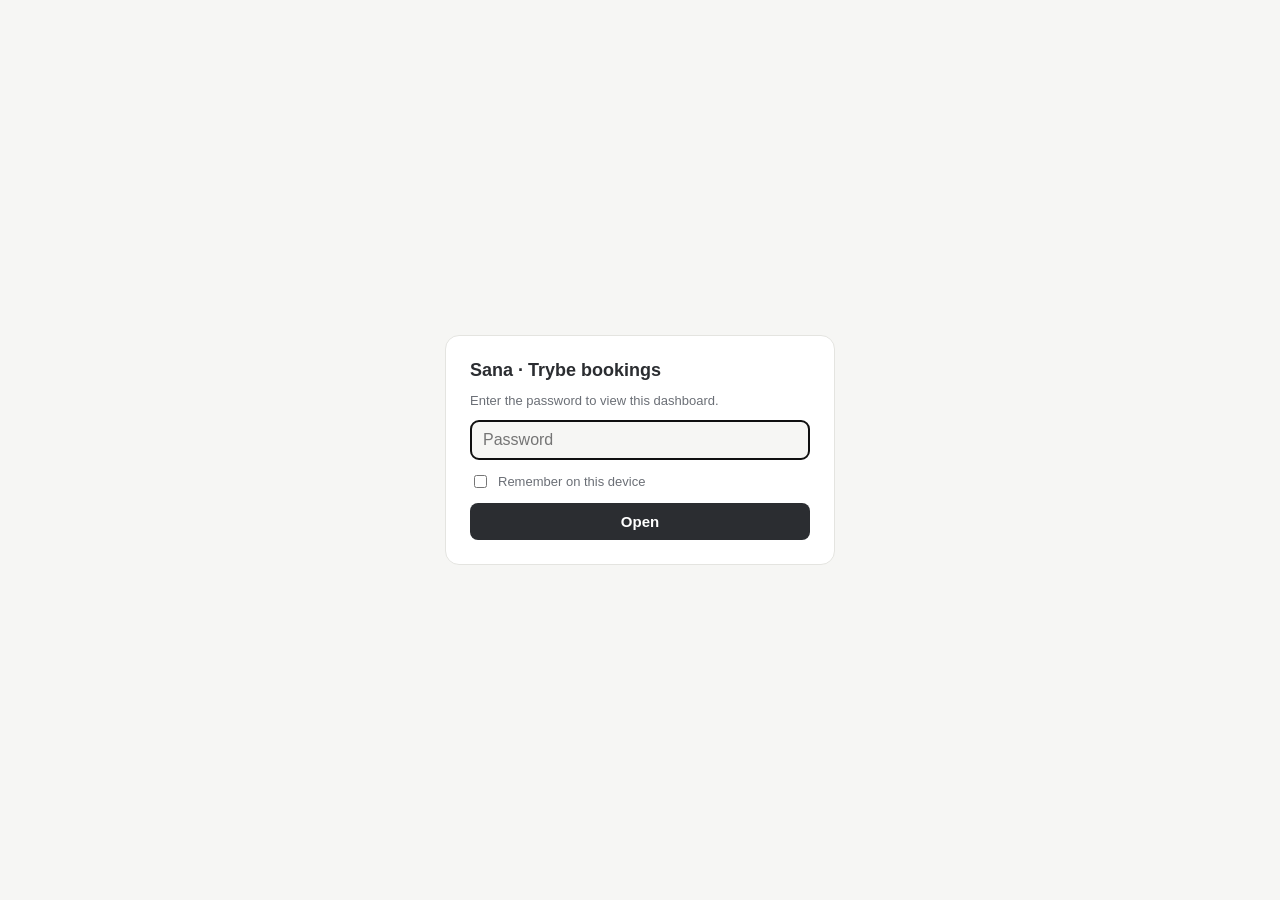
==== iphone/index.html @ ff89eefe "Add password-protected Sana Trybe dashboards (desktop and phone) Data through 17 Nov 2026, weekly br" ====
<!DOCTYPE html>
<html lang="en"><head><meta charset="utf-8">
<meta name="viewport" content="width=device-width, initial-scale=1, viewport-fit=cover">
<meta name="robots" content="noindex, nofollow">
<title>Sana · Trybe bookings (phone)</title>
<link rel="stylesheet" href="../assets/theme.css">
<script src="../assets/d3.min.js"></script>
<script src="../assets/dash-shim.js"></script>
</head><body>
<div id="dash-root">
<style>
.mb-wrap{font-family:var(--font-anthropic-sans);color:var(--color-fg);font-size:var(--cds-font-size-body);display:flex;flex-direction:column;gap:var(--cds-gap-md);max-width:520px;margin:0 auto}
.mb-title{font-weight:650;font-size:var(--cds-font-size-heading);letter-spacing:-.01em;margin:0 0 6px}
.mb-lede{margin:0;line-height:1.45;color:var(--color-fg-muted);font-size:var(--cds-font-size-caption)}
.mb-lede b{color:var(--color-fg);font-weight:600}
.mb-period{display:flex;align-items:center;gap:var(--cds-gap-sm);color:var(--color-fg-muted);font-size:var(--cds-font-size-caption)}
.mb-period select,.mb-sel{flex:1;min-height:40px;font-size:16px}
.mb-tabs{position:sticky;top:0;z-index:5;display:flex;gap:6px;overflow-x:auto;-webkit-overflow-scrolling:touch;scrollbar-width:none;padding:6px 0;background:var(--color-bg)}
.mb-tabs::-webkit-scrollbar{display:none}
.mb-tab{flex:0 0 auto;font:inherit;font-size:14px;font-weight:550;background:var(--color-panel);border:1px solid var(--color-border-line);border-radius:999px;padding:9px 14px;color:var(--color-fg-muted);cursor:pointer;min-height:40px}
.mb-tab.mb-on{color:var(--color-panel);background:var(--color-fg);border-color:var(--color-fg)}
.mb-panel{display:flex;flex-direction:column;gap:var(--cds-gap-md)}
.mb-panel[hidden]{display:none}
.mb-cards{display:grid;grid-template-columns:1fr 1fr;gap:8px}
.mb-card{background:var(--color-panel);border:1px solid var(--color-border-line);border-radius:12px;padding:12px;min-width:0}
.mb-cl{color:var(--color-fg-muted);font-size:12px;font-weight:550}
.mb-cv{font-weight:650;font-size:22px;letter-spacing:-.01em;font-variant-numeric:tabular-nums;margin:4px 0 2px;white-space:nowrap}
.mb-cs{color:var(--color-fg-muted);font-size:11.5px;line-height:1.35;font-variant-numeric:tabular-nums}
.mb-h{font-size:15px;font-weight:650;margin:0 0 4px;display:flex;flex-wrap:wrap;gap:6px;align-items:baseline}
.mb-sub{font-weight:400;color:var(--color-fg-muted);font-size:12px}
.mb-note{margin:0 0 10px;color:var(--color-fg-muted);font-size:12px;line-height:1.4}
.mb-ctl{display:flex;align-items:center;gap:8px;margin:0 0 10px;color:var(--color-fg-muted);font-size:12px}
.mb-chart{min-height:220px}
.mb-chart.mb-heat{min-height:300px}
.mb-box{position:relative}
.mb-legend{display:flex;flex-wrap:wrap;gap:4px 12px;font-size:11.5px;color:var(--color-fg-muted);margin-bottom:6px}
.mb-key{display:inline-flex;align-items:center;gap:5px}
.mb-key i{width:9px;height:9px;border-radius:2px;display:inline-block}
.mb-key i.mb-dash{height:0;border-top:2px dashed var(--cds-chart-reference);border-radius:0;width:12px}
.mb-axis text{fill:var(--cds-text-secondary);font-size:10.5px;font-family:var(--font-anthropic-sans)}
.mb-axis line{stroke:var(--cds-chart-grid)}
.mb-lbl{fill:var(--cds-text-secondary);font-size:10px;font-variant-numeric:tabular-nums;font-family:var(--font-anthropic-sans)}
.mb-tip{position:absolute;pointer-events:none;background:var(--cds-surface-popover);border:1px solid var(--cds-border);box-shadow:var(--cds-shadow-popover);border-radius:8px;padding:8px 10px;font-size:12px;font-variant-numeric:tabular-nums;white-space:nowrap;z-index:3}
.mb-tip[hidden]{display:none}
.mb-tipsub{color:var(--cds-text-secondary)}
.mb-tw{margin:0 -12px -12px;border-radius:0 0 12px 12px;overflow:hidden}
.mb-tall{max-height:440px;overflow:auto;-webkit-overflow-scrolling:touch}
.mb-table{border-collapse:collapse;width:100%;font-size:13px;font-variant-numeric:tabular-nums;table-layout:auto}
.mb-table th{text-align:right;font-weight:550;font-size:11.5px;color:var(--color-fg-muted);padding:7px 12px;border-top:1px solid var(--color-border-line);border-bottom:1px solid var(--color-border-line);position:sticky;top:0;background:var(--color-bg);z-index:1}
.mb-table th.mb-l{text-align:left}
.mb-table td{padding:9px 12px;border-bottom:1px solid var(--color-border-line)}
.mb-table td.mb-n{text-align:right;white-space:nowrap}
.mb-table td.mb-t{word-break:break-word}
.mb-table tbody tr:last-child td{border-bottom:0}
.mb-table td:first-child{font-weight:550}
.mb-table tr.mb-total td{font-weight:650;background:var(--color-bg)}
.mb-table tr.mb-picked td:first-child{box-shadow:inset 3px 0 0 var(--color-fg)}
.mb-details{color:var(--color-fg-muted);font-size:12px;line-height:1.45}
.mb-details ul{padding-left:18px}
.mb-details li{margin-bottom:4px}
[data-dash-source-state=refreshing]{opacity:.5}
</style>
<div class="mb-wrap">
<header id="top">
<h1 class="mb-title">Sana · Trybe bookings</h1>
<p class="mb-lede">Since 18 Mar 2026: <b data-draw="num" data-k="All" data-f="net">—</b> net from <b data-draw="num" data-k="All" data-f="guests" data-fmt="int">—</b> guests. <b data-draw="num" data-k="All" data-f="same_day_pct" data-fmt="pct">—</b> book the day they visit; capacity runs at <b data-draw="num" data-k="All" data-f="occ_pct" data-fmt="pct">—</b>.</p>
</header>
<div class="mb-period" id="controls"><label for="mb-period">Period</label><select id="mb-period" class="dash-select" data-draw="period" aria-label="Period" data-source="monthly"></select></div>

<nav class="mb-tabs" id="tabs" role="tablist"><button type="button" class="mb-tab mb-on" role="tab" aria-selected="true" data-tab="overview">Overview</button><button type="button" class="mb-tab" role="tab" aria-selected="false" data-tab="hours">By hour</button><button type="button" class="mb-tab" role="tab" aria-selected="false" data-tab="buying">When they buy</button><button type="button" class="mb-tab" role="tab" aria-selected="false" data-tab="mix">What they buy</button><button type="button" class="mb-tab" role="tab" aria-selected="false" data-tab="guests">Guests</button></nav>

<section class="mb-panel" id="overview" data-panel="overview">
<div class="mb-cards">
<div class="mb-card" id="card-net"><div class="mb-cl">Net sales</div><div class="mb-cv" data-draw="num" data-f="net" data-fmt="usd0">—</div><div class="mb-cs"><span data-draw="num" data-f="pass_net" data-fmt="usd0">—</span> day passes</div></div>
<div class="mb-card" id="card-guests"><div class="mb-cl">Guests</div><div class="mb-cv" data-draw="num" data-f="guests" data-fmt="int">—</div><div class="mb-cs"><span data-draw="num" data-f="guests_per_day" data-fmt="dec">—</span> a day open</div></div>
<div class="mb-card" id="card-occ"><div class="mb-cl">Occupancy</div><div class="mb-cv" data-draw="num" data-f="occ_pct" data-fmt="pct">—</div><div class="mb-cs"><span data-draw="num" data-f="booked" data-fmt="int">—</span> of <span data-draw="num" data-f="capacity" data-fmt="int">—</span> spots</div></div>
<div class="mb-card" id="card-lead"><div class="mb-cl">Median booking lead</div><div class="mb-cv" data-draw="num" data-f="med_lead_h" data-fmt="hrs">—</div><div class="mb-cs"><span data-draw="num" data-f="ahead_pct" data-fmt="pct">—</span> book 1+ day ahead</div></div>
<div class="mb-card" id="card-online"><div class="mb-cl">Booked online</div><div class="mb-cv" data-draw="num" data-f="online_pct" data-fmt="pct">—</div><div class="mb-cs">rest at front desk</div></div>
<div class="mb-card" id="card-aov"><div class="mb-cl">Average order</div><div class="mb-cv" data-draw="num" data-f="aov">—</div><div class="mb-cs"><span data-draw="num" data-f="orders" data-fmt="int">—</span> orders</div></div>
</div>
<div class="mb-card"><h3 class="mb-h" id="h-sales">Net sales by month</h3><p class="mb-note">Tap a bar to filter the whole page to that month.</p><div class="mb-chart" id="chart-sales" data-draw="chart_sales" data-source="monthly">—</div></div>
<div class="mb-card"><h3 class="mb-h" id="h-occm">Guests a day and occupancy</h3><div class="mb-chart" id="chart-occm" data-draw="chart_occm" data-source="monthly">—</div></div>
<div class="mb-card"><h3 class="mb-h" id="h-wsales">Net sales by week</h3><p class="mb-note">Weeks run Monday to Sunday. Tap a bar or row to filter the page to that week.</p><div class="mb-chart" id="chart-wsales" data-draw="chart_wsales" data-source="monthly">—</div></div>
<div class="mb-card"><h3 class="mb-h" id="h-wocc">Guests a day and occupancy by week</h3><div class="mb-chart" id="chart-wocc" data-draw="chart_wocc" data-source="monthly">—</div></div>
<div class="mb-card"><h3 class="mb-h" id="h-weeks">Week by week</h3><div class="mb-tw"><table class="mb-table" id="table-weekly" data-source="monthly" data-row-key="key" data-scope="weeks"><thead><tr><th class="mb-l" data-field="month" data-fmt="mon">Week of</th><th data-field="net" data-fmt="usdk">Net</th><th data-field="guests" data-fmt="int">Guests</th><th data-field="occ_pct" data-fmt="pct0">Occ.</th><th data-field="ahead_pct" data-fmt="pct0">1+ day ahead</th></tr></thead><tbody data-draw="rows"></tbody></table></div></div>
<div class="mb-card"><h3 class="mb-h" id="h-months">Month by month</h3><div class="mb-tw"><table class="mb-table" id="table-monthly" data-source="monthly" data-row-key="key" data-scope="months"><thead><tr><th class="mb-l" data-field="month" data-fmt="mon">Month</th><th data-field="net" data-fmt="usdk">Net</th><th data-field="guests" data-fmt="int">Guests</th><th data-field="occ_pct" data-fmt="pct0">Occ.</th><th data-field="ahead_pct" data-fmt="pct0">1+ day ahead</th></tr></thead><tbody data-draw="rows"></tbody></table></div></div>
</section>

<section class="mb-panel" id="hours" data-panel="hours" hidden>
<div class="mb-card"><h3 class="mb-h" id="h-hourly">Guests on site by hour <span class="mb-sub" data-draw="periodname">—</span></h3><div class="mb-ctl"><label for="mb-dow">Day</label><select id="mb-dow" class="dash-select mb-sel mb-dowsel" aria-label="Day of week"><option value="All">Every day</option><option value="Mon">Monday</option><option value="Tue">Tuesday</option><option value="Wed">Wednesday</option><option value="Thu">Thursday</option><option value="Fri">Friday</option><option value="Sat">Saturday</option><option value="Sun">Sunday</option></select></div><p class="mb-note">Average guests in the facility each hour vs. what the slots allow (5 guests per 2.5-hour slot, a slot every 15 minutes, about 50 at once). Percent is the share booked.</p><div class="mb-chart" id="chart-hourly" data-draw="chart_hourly" data-source="hourly">—</div></div>
<div class="mb-card"><h3 class="mb-h" id="h-heat-occ">Occupancy by day and hour <span class="mb-sub" data-draw="periodname">—</span></h3><p class="mb-note">Share of capacity booked. Darker is fuller.</p><div class="mb-chart mb-heat" id="heat-occ" data-draw="heat_occ" data-source="hourly">—</div></div>
<div class="mb-card"><h3 class="mb-h" id="h-daily">Guests each day <span class="mb-sub" data-draw="periodname">—</span></h3><div class="mb-chart" id="chart-daily" data-draw="chart_daily" data-source="daily">—</div></div>
<div class="mb-card"><h3 class="mb-h" id="h-ahead">Already on the books</h3><p class="mb-note">Guests booked for upcoming days as of 18 Nov 2026. Most book within a day, so these fill in late.</p><div class="mb-chart" id="chart-ahead" data-draw="chart_ahead" data-source="ahead">—</div></div>
</section>

<section class="mb-panel" id="buying" data-panel="buying" hidden>
<div class="mb-card"><h3 class="mb-h" id="h-lead">How far ahead guests book <span class="mb-sub" data-draw="periodname">—</span></h3><div class="mb-ctl"><label for="mb-ch">Channel</label><select id="mb-ch" class="dash-select mb-sel mb-chsel" aria-label="Sales channel"><option value="All">All channels</option><option value="Online">Online</option><option value="Front desk">Front desk</option><option value="Reserve with Google">Reserve with Google</option></select></div><p class="mb-note">Order placed to session start. Walk-in means bought under 15 minutes before.</p><div class="mb-chart" id="chart-lead" data-draw="chart_lead" data-source="lead">—</div></div>
<div class="mb-card"><h3 class="mb-h" id="h-heat-buy">When passes are bought <span class="mb-sub" data-draw="periodname">—</span></h3><p class="mb-note">Guests by the day and hour they bought, whatever day they visit.</p><div class="mb-chart mb-heat" id="heat-buy" data-draw="heat_buy" data-source="buy_heat">—</div></div>
<div class="mb-card"><h3 class="mb-h">By channel <span class="mb-sub" data-draw="periodname">—</span></h3><div class="mb-tw"><table class="mb-table" id="table-channel" data-source="channel" data-row-key="key" data-scope="period"><thead><tr><th class="mb-l" data-field="channel">Channel</th><th data-field="guests" data-fmt="int">Guests</th><th data-field="pct" data-fmt="pct0">Share</th><th data-field="med_lead_h" data-fmt="hrs">Median lead</th></tr></thead><tbody data-draw="rows"></tbody></table></div></div>
<div class="mb-card"><h3 class="mb-h">Group size <span class="mb-sub" data-draw="periodname">—</span></h3><div class="mb-tw"><table class="mb-table" id="table-party" data-source="party" data-row-key="key" data-scope="period"><thead><tr><th class="mb-l" data-field="size">Per booking</th><th data-field="bookings" data-fmt="int">Bookings</th><th data-field="pct_bookings" data-fmt="pct0">Bookings</th><th data-field="pct_guests" data-fmt="pct0">Guests</th></tr></thead><tbody data-draw="rows"></tbody></table></div></div>
<div class="mb-card"><h3 class="mb-h">Lead by visit day <span class="mb-sub" data-draw="periodname">—</span></h3><div class="mb-tw"><table class="mb-table" id="table-leaddow" data-source="lead_dow" data-row-key="key" data-scope="period"><thead><tr><th class="mb-l" data-field="dow">Day</th><th data-field="guests" data-fmt="int">Guests</th><th data-field="med_lead_h" data-fmt="hrs">Median lead</th><th data-field="ahead_pct" data-fmt="pct0">1+ day ahead</th></tr></thead><tbody data-draw="rows"></tbody></table></div></div>
</section>

<section class="mb-panel" id="mix" data-panel="mix" hidden>
<div class="mb-card"><h3 class="mb-h">Type of sale <span class="mb-sub" data-draw="periodname">—</span></h3><div class="mb-tw"><table class="mb-table" id="table-type" data-source="sale_type" data-row-key="key" data-scope="period"><thead><tr><th class="mb-l" data-field="type">Type</th><th data-field="net" data-fmt="usd0">Net</th><th data-field="pct" data-fmt="pct0">Share</th></tr></thead><tbody data-draw="rows"></tbody></table></div></div>
<div class="mb-card"><h3 class="mb-h">How passes were paid <span class="mb-sub" data-draw="periodname">—</span></h3><div class="mb-tw"><table class="mb-table" id="table-paid" data-source="paid" data-row-key="key" data-scope="period"><thead><tr><th class="mb-l" data-field="payment">Payment</th><th data-field="guests" data-fmt="int">Guests</th><th data-field="pct" data-fmt="pct0">Share</th></tr></thead><tbody data-draw="rows"></tbody></table></div></div>
<div class="mb-card"><h3 class="mb-h">Top items <span class="mb-sub" data-draw="periodname">—</span></h3><div class="mb-tw mb-tall"><table class="mb-table" id="table-items" data-source="items" data-row-key="key" data-scope="period" data-sort="net"><thead><tr><th class="mb-l" data-field="item">Item</th><th data-field="qty" data-fmt="int">Qty</th><th data-field="net" data-fmt="usd0">Net</th></tr></thead><tbody data-draw="rows"></tbody></table></div></div>
<div class="mb-card"><h3 class="mb-h">Promo codes and credit <span class="mb-sub" data-draw="periodname">—</span></h3><p class="mb-note">Discount off list price before tax. Gift card or pass credit was counted when the card or bundle sold.</p><div class="mb-tw mb-tall"><table class="mb-table" id="table-codes" data-source="codes" data-row-key="key" data-scope="period" data-sort="discount"><thead><tr><th class="mb-l" data-field="code">Code</th><th data-field="items" data-fmt="int">Items</th><th data-field="discount" data-fmt="usd0">Discount</th></tr></thead><tbody data-draw="rows"></tbody></table></div></div>
</section>

<section class="mb-panel" id="guests" data-panel="guests" hidden>
<div class="mb-cards">
<div class="mb-card" id="card-named"><div class="mb-cl">Guests with an email</div><div class="mb-cv" data-draw="num" data-src="customers" data-f="guests_named" data-fmt="int">—</div><div class="mb-cs" data-draw="periodname">—</div></div>
<div class="mb-card" id="card-repeat"><div class="mb-cl">Came more than once</div><div class="mb-cv" data-draw="num" data-src="customers" data-f="repeat_in_period_pct" data-fmt="pct">—</div><div class="mb-cs"><span data-draw="num" data-src="customers" data-f="visits_per_guest" data-fmt="dec">—</span> visits each</div></div>
</div>
<div class="mb-card"><h3 class="mb-h">New and returning</h3><p class="mb-note">Returning means their first Trybe visit was in an earlier month.</p><div class="mb-tw"><table class="mb-table" id="table-customers" data-source="customers" data-row-key="key" data-scope="months"><thead><tr><th class="mb-l" data-field="period" data-fmt="mon">Month</th><th data-field="guests_named" data-fmt="int">Guests</th><th data-field="new_guests" data-fmt="int">New</th><th data-field="returning_pct" data-fmt="pct0" data-blankzero="1">Returning</th></tr></thead><tbody data-draw="rows"></tbody></table></div></div>
<div class="mb-card"><h3 class="mb-h">How often guests come back</h3><div class="mb-tw"><table class="mb-table" id="table-freq" data-source="frequency" data-row-key="key"><thead><tr><th class="mb-l" data-field="band">Visits</th><th data-field="guests" data-fmt="int">Guests</th><th data-field="pct" data-fmt="pct0">Guests</th><th data-field="pct_visits" data-fmt="pct0">Visits</th></tr></thead><tbody data-draw="rows"></tbody></table></div></div>
</section>

<details class="mb-details" id="notes"><summary>About this data</summary>
<ul>
<li>Phone version of the Sana Trybe dashboard, with the same data: Trybe's Sold items and Sessions exports pulled 18 Nov 2026. Trybe starts 18 Mar 2026; November runs to the 17th. Weeks run Monday to Sunday from 28 Sep; the current week runs to yesterday.</li>
<li>Net sales are after discounts, before tax. Passes paid with a gift card or multi-pass show $0 on the visit, since Trybe counts that money when the card or bundle sells.</li>
<li>Occupancy is guests booked against slot capacity: 5 per 2.5-hour SANA Pass slot, a slot every 15 minutes. Test sessions and old Book4Time passes are left out.</li>
<li>Booking lead is order time to session start. Front-desk passes rung in on arrival count as walk-ins. Guest and repeat counts use the booking email; no names or emails are stored.</li>
</ul>
</details>
</div>
</div>
<footer class="site-foot">Data: Trybe Sold items and Sessions exports, pulled 18 November 2026. <a href="../">Open the desktop version</a></footer>
<script src="../assets/iphone.js"></script>
<script>dash.__start('../data/');</script>
</body></html>
---- assets/theme.css ----
:root{
  --font-anthropic-sans:-apple-system,BlinkMacSystemFont,"Segoe UI",Inter,Roboto,"Helvetica Neue",Arial,sans-serif;
  --color-fg:#2b2d31;--color-fg-muted:#6b6f76;--color-bg:#f6f6f4;--color-panel:#ffffff;--color-border-line:#e4e4e0;
  --cds-text-secondary:#74787f;--cds-chart-grid:#ececea;--cds-chart-reference:#8a8d93;
  --cds-surface-popover:#ffffff;--cds-border:#dcdcd8;--cds-shadow-popover:0 4px 16px rgba(0,0,0,.08);
  --cds-font-size-caption:12.5px;--cds-font-size-body:14px;--cds-font-size-heading:19px;--cds-font-size-title:24px;
  --cds-gap-xs:4px;--cds-gap-sm:8px;--cds-gap-md:12px;--cds-gap-lg:20px;--cds-pad-sm:8px;--cds-pad-lg:16px;--cds-radius:12px;
  --c0:#2f74d8;--c1:#ec7a33;--c2:#5aa469;--c3:#9b6fd0;--c4:#d4a72c;--c5:#59a5b4;
  color-scheme:light dark;
}
@media (prefers-color-scheme: dark){
  :root{--color-fg:#e6e6e3;--color-fg-muted:#a3a5a8;--color-bg:#1d1e20;--color-panel:#26272a;--color-border-line:#3a3b3f;
    --cds-text-secondary:#a0a3a7;--cds-chart-grid:#333438;--cds-chart-reference:#9a9da2;--cds-surface-popover:#2d2e31;--cds-border:#45464a;
    --c0:#5b97ea;--c1:#f08e4f;}
}
html,body{margin:0;background:var(--color-bg);color:var(--color-fg);font-family:var(--font-anthropic-sans);-webkit-text-size-adjust:100%}
#dash-root{padding:20px clamp(12px,3vw,32px) 40px;max-width:1400px;margin:0 auto}
.dash-select{font:inherit;font-size:14px;color:var(--color-fg);background-color:var(--color-panel);border:1px solid var(--color-border-line);border-radius:8px;padding:6px 30px 6px 10px;appearance:none;-webkit-appearance:none;
  background-image:url("data:image/svg+xml;utf8,<svg xmlns='http://www.w3.org/2000/svg' width='10' height='6'><path d='M1 1l4 4 4-4' fill='none' stroke='%23888' stroke-width='1.5'/></svg>");background-repeat:no-repeat;background-position:right 10px center}
.site-foot{max-width:1400px;margin:0 auto;padding:0 clamp(12px,3vw,32px) 32px;color:var(--color-fg-muted);font-size:12px}
.site-foot a{color:inherit}
body.locked #dash-root,body.locked .site-foot{display:none}
.gate{min-height:100vh;display:flex;align-items:center;justify-content:center;padding:24px;box-sizing:border-box}
.gate-card{width:100%;max-width:340px;background:var(--color-panel);border:1px solid var(--color-border-line);border-radius:14px;padding:24px;display:flex;flex-direction:column;gap:12px}
.gate-title{font-weight:650;font-size:18px}
.gate-sub{margin:0;color:var(--color-fg-muted);font-size:13px}
.gate-in{font:inherit;font-size:16px;padding:10px 12px;border:1px solid var(--color-border-line);border-radius:8px;background:var(--color-bg);color:var(--color-fg)}
.gate-rem{display:flex;gap:8px;align-items:center;color:var(--color-fg-muted);font-size:13px}
.gate-btn{font:inherit;font-weight:600;font-size:15px;padding:10px;border:0;border-radius:8px;background:var(--color-fg);color:var(--color-panel);cursor:pointer}
.gate-btn:disabled{opacity:.6}
.gate-err{margin:0;color:#c0453a;font-size:13px}
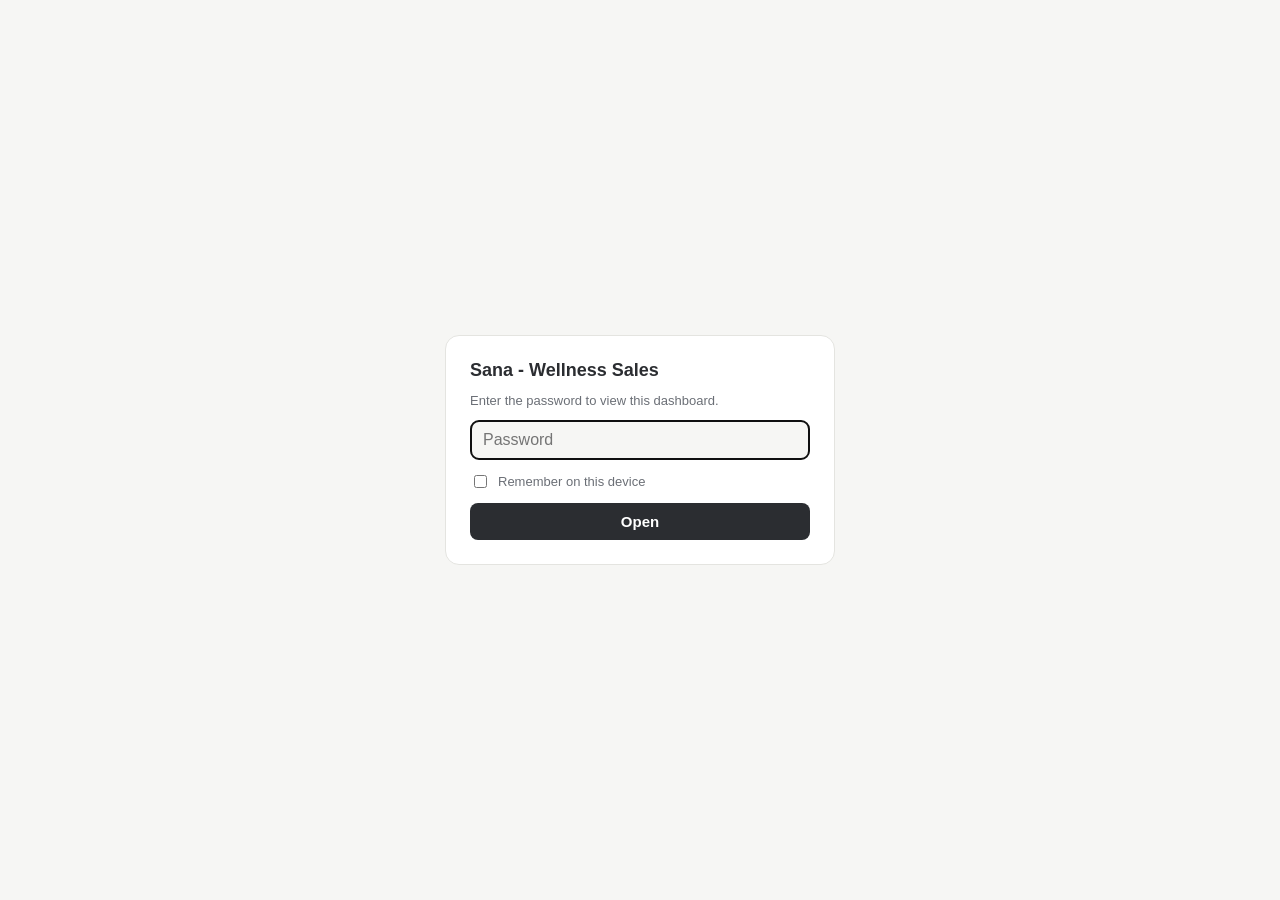
==== commit 11b7d629: "Refresh data to 22 Nov 2026; rename to Sana - Wellness Sales Co-Authored-By: Claude Opus 5.5 <norepl" ====
--- a/iphone/index.html
+++ b/iphone/index.html
@@ -2,7 +2,7 @@
 <html lang="en"><head><meta charset="utf-8">
 <meta name="viewport" content="width=device-width, initial-scale=1, viewport-fit=cover">
 <meta name="robots" content="noindex, nofollow">
-<title>Sana · Trybe bookings (phone)</title>
+<title>Sana - Wellness Sales (phone)</title>
 <link rel="stylesheet" href="../assets/theme.css">
 <script src="../assets/d3.min.js"></script>
 <script src="../assets/dash-shim.js"></script>
@@ -62,12 +62,12 @@
 </style>
 <div class="mb-wrap">
 <header id="top">
-<h1 class="mb-title">Sana · Trybe bookings</h1>
+<h1 class="mb-title">Sana - Wellness Sales</h1>
 <p class="mb-lede">Since 18 Mar 2026: <b data-draw="num" data-k="All" data-f="net">—</b> net from <b data-draw="num" data-k="All" data-f="guests" data-fmt="int">—</b> guests. <b data-draw="num" data-k="All" data-f="same_day_pct" data-fmt="pct">—</b> book the day they visit; capacity runs at <b data-draw="num" data-k="All" data-f="occ_pct" data-fmt="pct">—</b>.</p>
 </header>
 <div class="mb-period" id="controls"><label for="mb-period">Period</label><select id="mb-period" class="dash-select" data-draw="period" aria-label="Period" data-source="monthly"></select></div>
 
-<nav class="mb-tabs" id="tabs" role="tablist"><button type="button" class="mb-tab mb-on" role="tab" aria-selected="true" data-tab="overview">Overview</button><button type="button" class="mb-tab" role="tab" aria-selected="false" data-tab="hours">By hour</button><button type="button" class="mb-tab" role="tab" aria-selected="false" data-tab="buying">When they buy</button><button type="button" class="mb-tab" role="tab" aria-selected="false" data-tab="mix">What they buy</button><button type="button" class="mb-tab" role="tab" aria-selected="false" data-tab="guests">Guests</button></nav>
+<nav class="mb-tabs" id="tabs" role="tablist"><button type="button" class="mb-tab mb-on" role="tab" aria-selected="true" data-tab="overview">Overview</button><button type="button" class="mb-tab" role="tab" aria-selected="false" data-tab="hours">By hour</button><button type="button" class="mb-tab" role="tab" aria-selected="false" data-tab="buying">When they buy</button><button type="button" class="mb-tab" role="tab" aria-selected="false" data-tab="mix">What they buy</button><button type="button" class="mb-tab" role="tab" aria-selected="false" data-tab="guests">Guests</button><button type="button" class="mb-tab" role="tab" aria-selected="false" data-tab="founding">Founding</button></nav>
 
 <section class="mb-panel" id="overview" data-panel="overview">
 <div class="mb-cards">
@@ -90,7 +90,7 @@
 <div class="mb-card"><h3 class="mb-h" id="h-hourly">Guests on site by hour <span class="mb-sub" data-draw="periodname">—</span></h3><div class="mb-ctl"><label for="mb-dow">Day</label><select id="mb-dow" class="dash-select mb-sel mb-dowsel" aria-label="Day of week"><option value="All">Every day</option><option value="Mon">Monday</option><option value="Tue">Tuesday</option><option value="Wed">Wednesday</option><option value="Thu">Thursday</option><option value="Fri">Friday</option><option value="Sat">Saturday</option><option value="Sun">Sunday</option></select></div><p class="mb-note">Average guests in the facility each hour vs. what the slots allow (5 guests per 2.5-hour slot, a slot every 15 minutes, about 50 at once). Percent is the share booked.</p><div class="mb-chart" id="chart-hourly" data-draw="chart_hourly" data-source="hourly">—</div></div>
 <div class="mb-card"><h3 class="mb-h" id="h-heat-occ">Occupancy by day and hour <span class="mb-sub" data-draw="periodname">—</span></h3><p class="mb-note">Share of capacity booked. Darker is fuller.</p><div class="mb-chart mb-heat" id="heat-occ" data-draw="heat_occ" data-source="hourly">—</div></div>
 <div class="mb-card"><h3 class="mb-h" id="h-daily">Guests each day <span class="mb-sub" data-draw="periodname">—</span></h3><div class="mb-chart" id="chart-daily" data-draw="chart_daily" data-source="daily">—</div></div>
-<div class="mb-card"><h3 class="mb-h" id="h-ahead">Already on the books</h3><p class="mb-note">Guests booked for upcoming days as of 18 Nov 2026. Most book within a day, so these fill in late.</p><div class="mb-chart" id="chart-ahead" data-draw="chart_ahead" data-source="ahead">—</div></div>
+<div class="mb-card"><h3 class="mb-h" id="h-ahead">Already on the books</h3><p class="mb-note">Guests booked for upcoming days as of 23 Nov 2026. Most book within a day, so these fill in late.</p><div class="mb-chart" id="chart-ahead" data-draw="chart_ahead" data-source="ahead">—</div></div>
 </section>
 
 <section class="mb-panel" id="buying" data-panel="buying" hidden>
@@ -117,9 +117,26 @@
 <div class="mb-card"><h3 class="mb-h">How often guests come back</h3><div class="mb-tw"><table class="mb-table" id="table-freq" data-source="frequency" data-row-key="key"><thead><tr><th class="mb-l" data-field="band">Visits</th><th data-field="guests" data-fmt="int">Guests</th><th data-field="pct" data-fmt="pct0">Guests</th><th data-field="pct_visits" data-fmt="pct0">Visits</th></tr></thead><tbody data-draw="rows"></tbody></table></div></div>
 </section>
 
+<section class="mb-panel" id="founding" data-panel="founding" hidden>
+<p class="mb-note">Founding Memberships only ($200 a month; one at $400). Revenue is fees collected plus sign-ups. Visits are day passes booked under the member's email. A day pass is $60 before tax.</p>
+<div class="mb-cards">
+<div class="mb-card" id="card-f-active"><div class="mb-cl">Active members</div><div class="mb-cv" data-draw="num" data-src="founding" data-f="active" data-fmt="int">—</div><div class="mb-cs" data-draw="periodname">—</div></div>
+<div class="mb-card" id="card-f-rev"><div class="mb-cl">Revenue</div><div class="mb-cv" data-draw="num" data-src="founding" data-f="revenue" data-fmt="usd0">—</div><div class="mb-cs">fees + sign-ups</div></div>
+<div class="mb-card" id="card-f-visits"><div class="mb-cl">Member visits</div><div class="mb-cv" data-draw="num" data-src="founding" data-f="visits" data-fmt="int">—</div><div class="mb-cs"><span data-draw="num" data-src="founding" data-f="guest_share" data-fmt="pct">—</span> of all guests</div></div>
+<div class="mb-card" id="card-f-pervisit"><div class="mb-cl">Revenue per visit</div><div class="mb-cv" data-draw="num" data-src="founding" data-f="per_visit" data-fmt="usd">—</div><div class="mb-cs">by month (fees land on the 1st)</div></div>
+</div>
+<div class="mb-card"><h3 class="mb-h" id="h-frev">Revenue by month</h3><div class="mb-chart" id="chart-frev" data-draw="chart_frev" data-source="founding">—</div></div>
+<div class="mb-card"><h3 class="mb-h" id="h-fvis">Member visits by month</h3><div class="mb-chart" id="chart-fvis" data-draw="chart_fvis" data-source="founding">—</div></div>
+<div class="mb-card"><h3 class="mb-h" id="h-fhour">Member visits by hour <span class="mb-sub" data-draw="periodname">—</span></h3><div class="mb-ctl"><label for="mb-fdow">Day</label><select id="mb-fdow" class="dash-select mb-sel mb-dowsel" aria-label="Day of week"><option value="All">Every day</option><option value="Mon">Monday</option><option value="Tue">Tuesday</option><option value="Wed">Wednesday</option><option value="Thu">Thursday</option><option value="Fri">Friday</option><option value="Sat">Saturday</option><option value="Sun">Sunday</option></select></div><p class="mb-note">Arrivals by session start hour. Dashed line is members' share of everyone arriving that hour.</p><div class="mb-chart" id="chart-fhour" data-draw="chart_fhour" data-source="founding_hourly">—</div></div>
+<div class="mb-card"><h3 class="mb-h" id="h-heat-fhour">Member arrivals by day and hour <span class="mb-sub" data-draw="periodname">—</span></h3><p class="mb-note">Darker is more members.</p><div class="mb-chart mb-heat" id="heat-fhour" data-draw="heat_fhour" data-source="founding_hourly">—</div></div>
+<div class="mb-card"><h3 class="mb-h" id="h-ffreq">How often members come in</h3><p class="mb-note">Current members by average visits a month since joining.</p><div class="mb-tw"><table class="mb-table" id="table-ffreq" data-source="founding_freq" data-row-key="key"><thead><tr><th class="mb-l" data-field="band">Visits</th><th data-field="members" data-fmt="int">Members</th><th data-field="pct_visits" data-fmt="pct0">Of visits</th><th data-field="per_visit" data-fmt="usd0">Per visit</th></tr></thead><tbody data-draw="rows"></tbody></table></div></div>
+<div class="mb-card"><h3 class="mb-h" id="h-fmonths">Month by month</h3><div class="mb-tw"><table class="mb-table" id="table-fmonths" data-source="founding" data-row-key="key" data-scope="months"><thead><tr><th class="mb-l" data-field="label" data-fmt="mon">Month</th><th data-field="active" data-fmt="int">Members</th><th data-field="revenue" data-fmt="usdk">Revenue</th><th data-field="visits" data-fmt="int">Visits</th><th data-field="per_visit" data-fmt="usd0">Per visit</th></tr></thead><tbody data-draw="rows"></tbody></table></div></div>
+<div class="mb-card"><h3 class="mb-h" id="h-fweeks">Week by week</h3><div class="mb-tw"><table class="mb-table" id="table-fweeks" data-source="founding" data-row-key="key" data-scope="weeks"><thead><tr><th class="mb-l" data-field="label" data-fmt="mon">Week of</th><th data-field="active" data-fmt="int">Members</th><th data-field="visits" data-fmt="int">Visits</th><th data-field="visits_per_member" data-fmt="dec">Per member</th></tr></thead><tbody data-draw="rows"></tbody></table></div></div>
+</section>
+
 <details class="mb-details" id="notes"><summary>About this data</summary>
 <ul>
-<li>Phone version of the Sana Trybe dashboard, with the same data: Trybe's Sold items and Sessions exports pulled 18 Nov 2026. Trybe starts 18 Mar 2026; November runs to the 17th. Weeks run Monday to Sunday from 28 Sep; the current week runs to yesterday.</li>
+<li>Phone version of the Sana Trybe dashboard, with the same data: Trybe's Sold items and Sessions exports pulled 23 Nov 2026. Trybe starts 18 Mar 2026; November runs to the 22nd. Weeks run Monday to Sunday from 28 Sep; the current week runs to yesterday.</li>
 <li>Net sales are after discounts, before tax. Passes paid with a gift card or multi-pass show $0 on the visit, since Trybe counts that money when the card or bundle sells.</li>
 <li>Occupancy is guests booked against slot capacity: 5 per 2.5-hour SANA Pass slot, a slot every 15 minutes. Test sessions and old Book4Time passes are left out.</li>
 <li>Booking lead is order time to session start. Front-desk passes rung in on arrival count as walk-ins. Guest and repeat counts use the booking email; no names or emails are stored.</li>
@@ -127,7 +144,7 @@
 </details>
 </div>
 </div>
-<footer class="site-foot">Data: Trybe Sold items and Sessions exports, pulled 18 November 2026. <a href="../">Open the desktop version</a></footer>
+<footer class="site-foot">Data: Trybe Sold items and Sessions exports, pulled 23 November 2026. <a href="../">Open the desktop version</a></footer>
 <script src="../assets/iphone.js"></script>
 <script>dash.__start('../data/');</script>
 </body></html>
